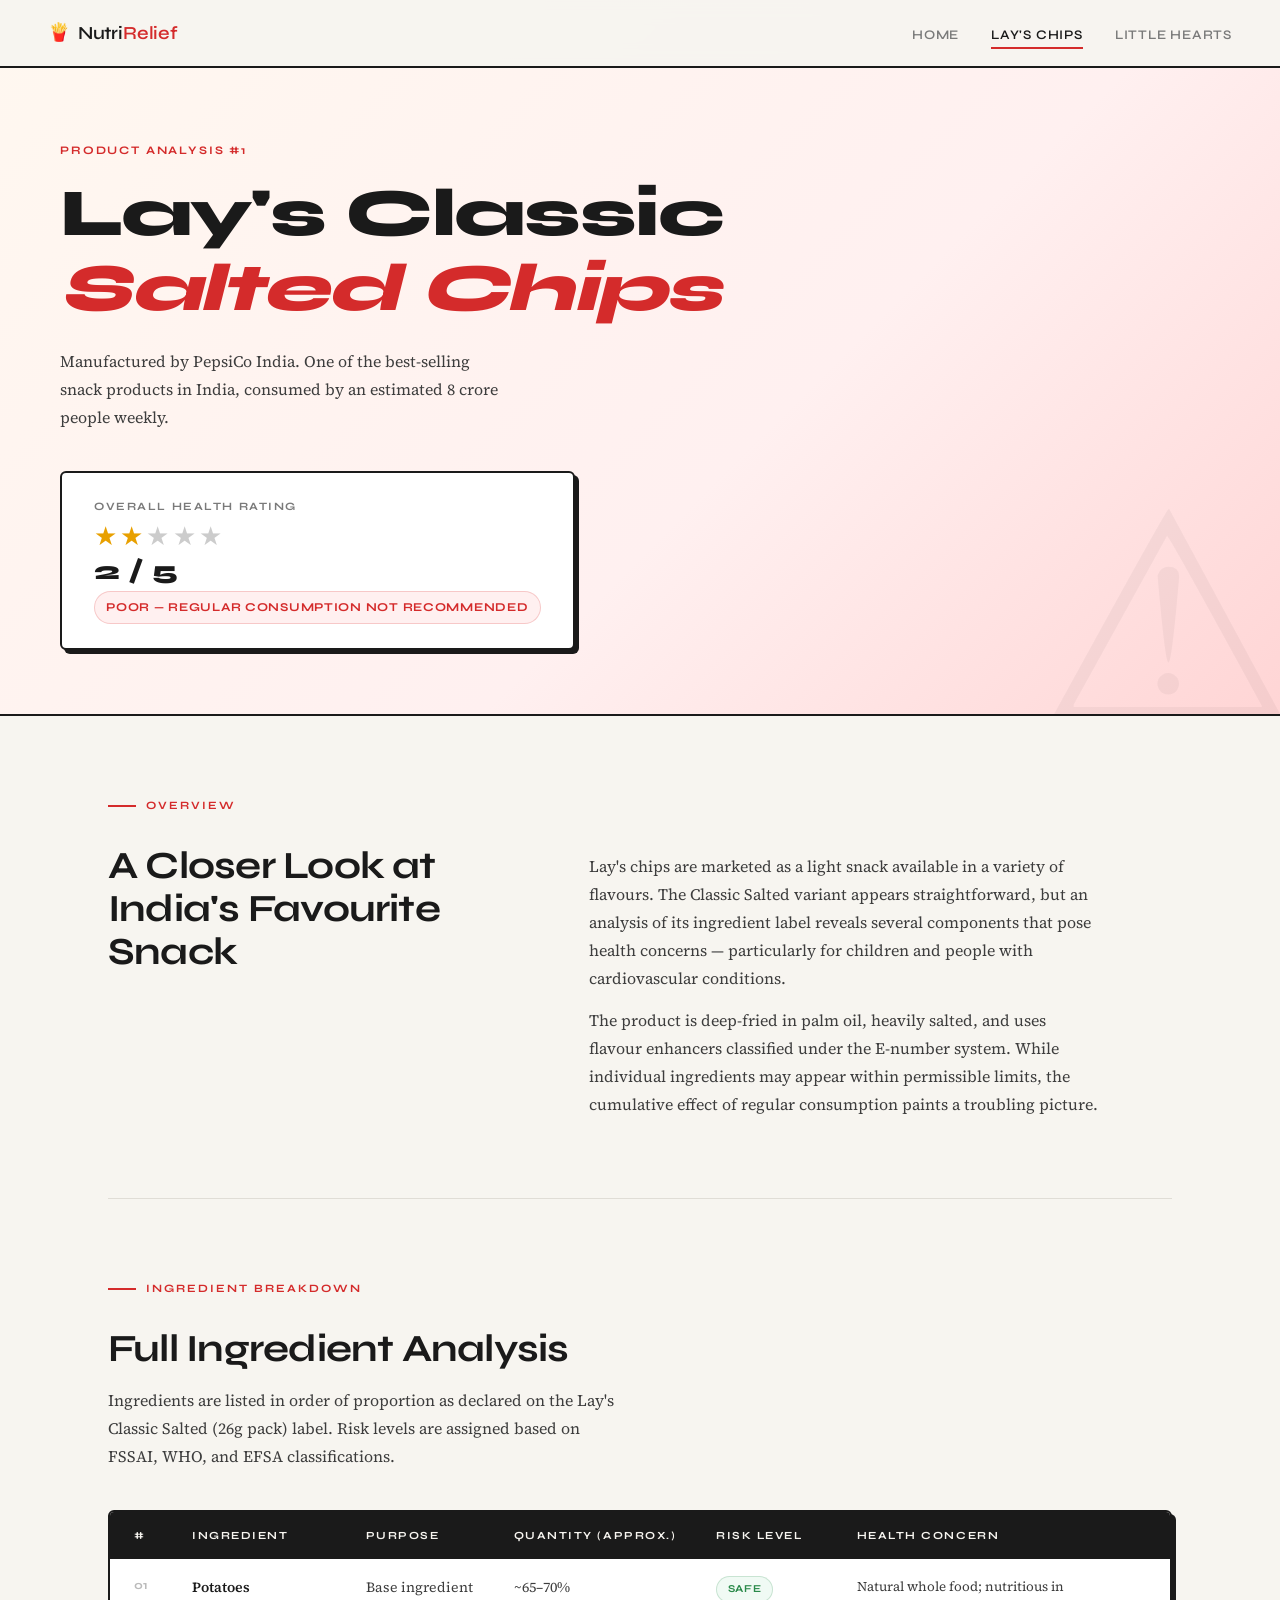
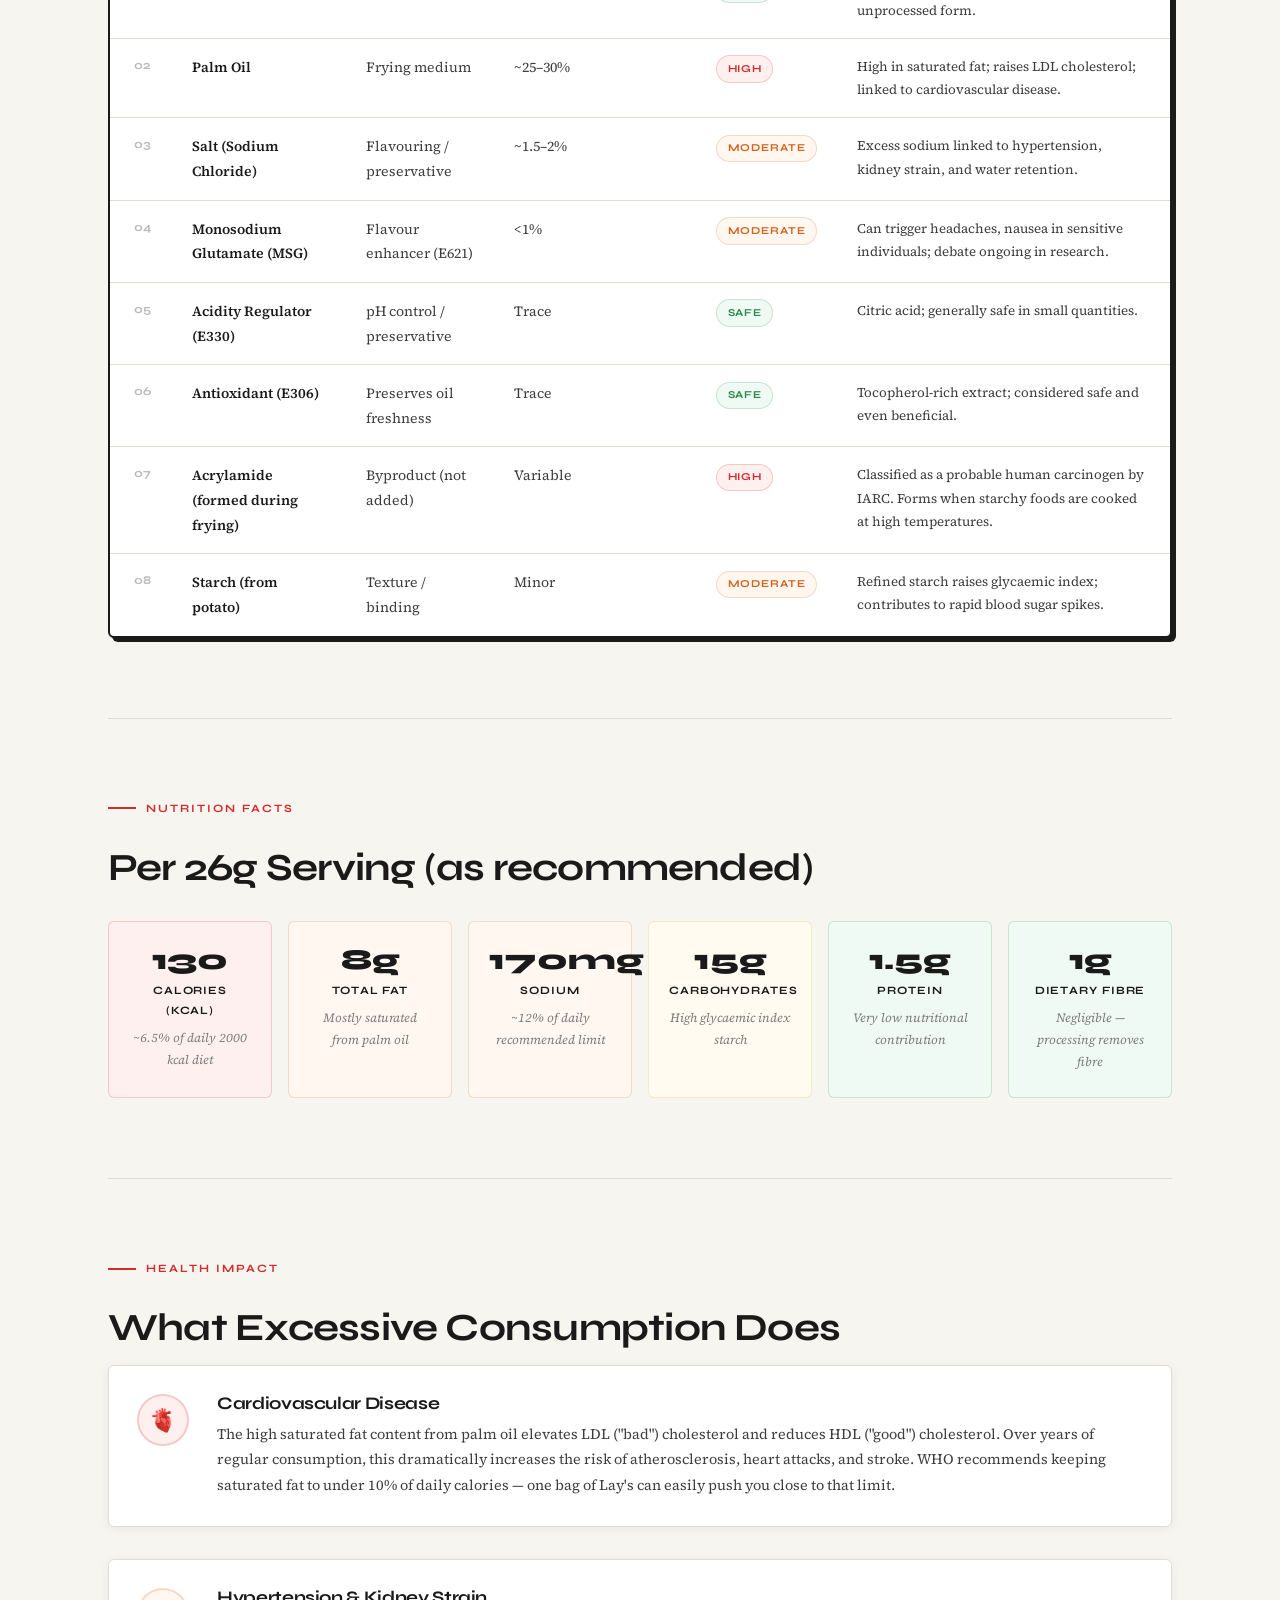
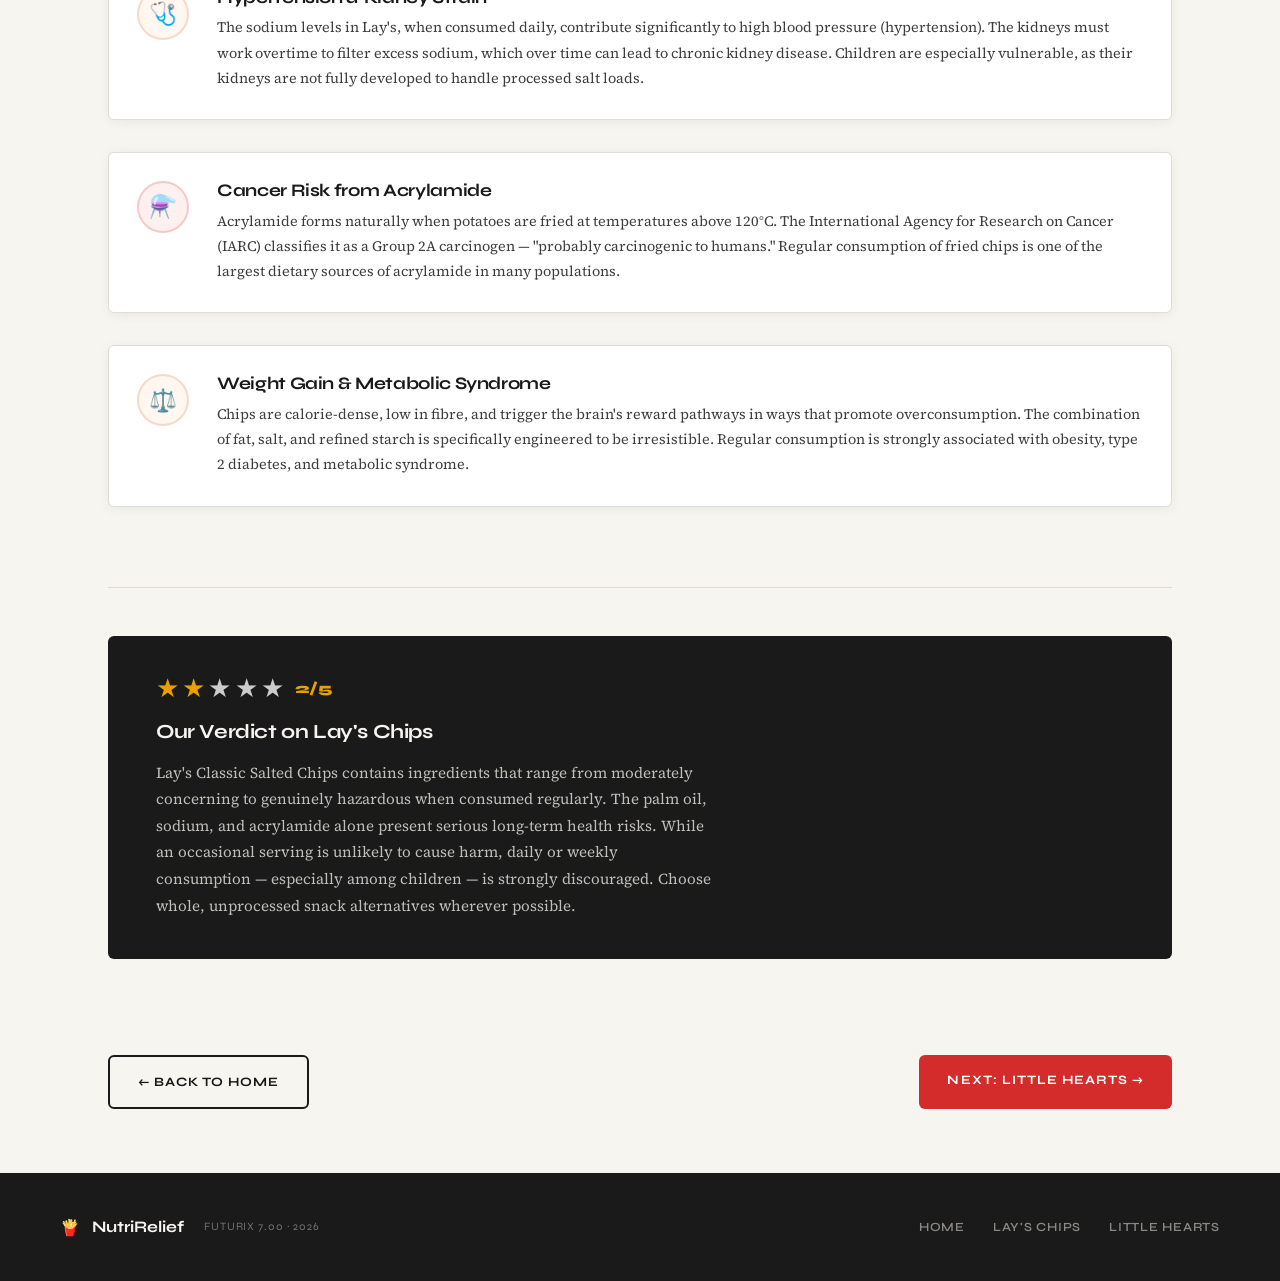
==== lays.html @ 9a79c4ce "Add files via upload" ====
<!DOCTYPE html>
<html lang="en">
<head>
  <meta charset="UTF-8" />
  <meta name="viewport" content="width=device-width, initial-scale=1.0" />
  <title>Lay's Chips — Ingredient Analysis</title>
  <link rel="preconnect" href="https://fonts.googleapis.com" />
  <link rel="preconnect" href="https://fonts.gstatic.com" crossorigin />
  <link href="https://fonts.googleapis.com/css2?family=Syne:wght@400;600;700;800&family=Source+Serif+4:ital,wght@0,300;0,400;0,600;1,400&display=swap" rel="stylesheet" />
  <link rel="stylesheet" href="style.css" />
</head>
<body>

  <nav class="navbar">
    <a href="index.html" class="logo">
      <span class="logo-icon">🍟</span>
      <span>Nutri<strong>Relief</strong></span>
    </a>
    <button class="hamburger" id="hamburger" aria-label="Toggle menu">
      <span></span><span></span><span></span>
    </button>
    <ul class="nav-links" id="navLinks">
      <li><a href="index.html">Home</a></li>
      <li><a href="lays.html" class="active">Lay's Chips</a></li>
      <li><a href="littlehearts.html">Little Hearts</a></li>
    </ul>
  </nav>

  <!-- PAGE HERO -->
  <header class="page-hero page-hero-lays">
    <div class="page-hero-inner">
      <div class="product-eyebrow">Product Analysis #1</div>
      <h1>Lay's Classic<br /><em>Salted Chips</em></h1>
      <p>Manufactured by PepsiCo India. One of the best-selling snack products in India, consumed by an estimated 8 crore people weekly.</p>

      <!-- HEALTH RATING -->
      <div class="health-rating-card">
        <div class="rating-label">Overall Health Rating</div>
        <div class="rating-stars">
          <span class="star filled">★</span>
          <span class="star filled">★</span>
          <span class="star empty">★</span>
          <span class="star empty">★</span>
          <span class="star empty">★</span>
        </div>
        <div class="rating-score">2 / 5</div>
        <div class="rating-verdict verdict-poor">Poor — Regular consumption not recommended</div>
      </div>
    </div>
  </header>

  <main class="main-content">

    <!-- INTRO BODY -->
    <section class="section">
      <div class="section-label">Overview</div>
      <div class="two-col">
        <div>
          <h2>A Closer Look at India's Favourite Snack</h2>
        </div>
        <div class="body-col">
          <p>Lay's chips are marketed as a light snack available in a variety of flavours. The Classic Salted variant appears straightforward, but an analysis of its ingredient label reveals several components that pose health concerns — particularly for children and people with cardiovascular conditions.</p>
          <p>The product is deep-fried in palm oil, heavily salted, and uses flavour enhancers classified under the E-number system. While individual ingredients may appear within permissible limits, the cumulative effect of regular consumption paints a troubling picture.</p>
        </div>
      </div>
    </section>

    <!-- INGREDIENT TABLE -->
    <section class="section">
      <div class="section-label">Ingredient Breakdown</div>
      <h2 class="section-h2">Full Ingredient Analysis</h2>
      <p class="section-body">Ingredients are listed in order of proportion as declared on the Lay's Classic Salted (26g pack) label. Risk levels are assigned based on FSSAI, WHO, and EFSA classifications.</p>

      <div class="table-wrapper">
        <table class="data-table">
          <thead>
            <tr>
              <th>#</th>
              <th>Ingredient</th>
              <th>Purpose</th>
              <th>Quantity (approx.)</th>
              <th>Risk Level</th>
              <th>Health Concern</th>
            </tr>
          </thead>
          <tbody>
            <!--
              ✏️ EDIT INGREDIENT DATA BELOW
              Risk Level options: Safe | Moderate | High
            -->
            <tr>
              <td class="row-num">01</td>
              <td class="name-cell"><strong>Potatoes</strong></td>
              <td>Base ingredient</td>
              <td>~65–70%</td>
              <td><span class="risk risk-safe">Safe</span></td>
              <td>Natural whole food; nutritious in unprocessed form.</td>
            </tr>
            <tr>
              <td class="row-num">02</td>
              <td class="name-cell"><strong>Palm Oil</strong></td>
              <td>Frying medium</td>
              <td>~25–30%</td>
              <td><span class="risk risk-high">High</span></td>
              <td>High in saturated fat; raises LDL cholesterol; linked to cardiovascular disease.</td>
            </tr>
            <tr>
              <td class="row-num">03</td>
              <td class="name-cell"><strong>Salt (Sodium Chloride)</strong></td>
              <td>Flavouring / preservative</td>
              <td>~1.5–2%</td>
              <td><span class="risk risk-moderate">Moderate</span></td>
              <td>Excess sodium linked to hypertension, kidney strain, and water retention.</td>
            </tr>
            <tr>
              <td class="row-num">04</td>
              <td class="name-cell"><strong>Monosodium Glutamate (MSG)</strong></td>
              <td>Flavour enhancer (E621)</td>
              <td>&lt;1%</td>
              <td><span class="risk risk-moderate">Moderate</span></td>
              <td>Can trigger headaches, nausea in sensitive individuals; debate ongoing in research.</td>
            </tr>
            <tr>
              <td class="row-num">05</td>
              <td class="name-cell"><strong>Acidity Regulator (E330)</strong></td>
              <td>pH control / preservative</td>
              <td>Trace</td>
              <td><span class="risk risk-safe">Safe</span></td>
              <td>Citric acid; generally safe in small quantities.</td>
            </tr>
            <tr>
              <td class="row-num">06</td>
              <td class="name-cell"><strong>Antioxidant (E306)</strong></td>
              <td>Preserves oil freshness</td>
              <td>Trace</td>
              <td><span class="risk risk-safe">Safe</span></td>
              <td>Tocopherol-rich extract; considered safe and even beneficial.</td>
            </tr>
            <tr>
              <td class="row-num">07</td>
              <td class="name-cell"><strong>Acrylamide (formed during frying)</strong></td>
              <td>Byproduct (not added)</td>
              <td>Variable</td>
              <td><span class="risk risk-high">High</span></td>
              <td>Classified as a probable human carcinogen by IARC. Forms when starchy foods are cooked at high temperatures.</td>
            </tr>
            <tr>
              <td class="row-num">08</td>
              <td class="name-cell"><strong>Starch (from potato)</strong></td>
              <td>Texture / binding</td>
              <td>Minor</td>
              <td><span class="risk risk-moderate">Moderate</span></td>
              <td>Refined starch raises glycaemic index; contributes to rapid blood sugar spikes.</td>
            </tr>
            <!-- Add more rows here if needed -->
          </tbody>
        </table>
      </div>
    </section>

    <!-- NUTRITIONAL BREAKDOWN -->
    <section class="section">
      <div class="section-label">Nutrition Facts</div>
      <h2 class="section-h2">Per 26g Serving (as recommended)</h2>
      <div class="nutrition-grid">
        <div class="nutrition-card nc-red">
          <div class="nc-value">130</div>
          <div class="nc-label">Calories (kcal)</div>
          <div class="nc-note">~6.5% of daily 2000 kcal diet</div>
        </div>
        <div class="nutrition-card nc-orange">
          <div class="nc-value">8g</div>
          <div class="nc-label">Total Fat</div>
          <div class="nc-note">Mostly saturated from palm oil</div>
        </div>
        <div class="nutrition-card nc-orange">
          <div class="nc-value">170mg</div>
          <div class="nc-label">Sodium</div>
          <div class="nc-note">~12% of daily recommended limit</div>
        </div>
        <div class="nutrition-card nc-yellow">
          <div class="nc-value">15g</div>
          <div class="nc-label">Carbohydrates</div>
          <div class="nc-note">High glycaemic index starch</div>
        </div>
        <div class="nutrition-card nc-green">
          <div class="nc-value">1.5g</div>
          <div class="nc-label">Protein</div>
          <div class="nc-note">Very low nutritional contribution</div>
        </div>
        <div class="nutrition-card nc-green">
          <div class="nc-value">1g</div>
          <div class="nc-label">Dietary Fibre</div>
          <div class="nc-note">Negligible — processing removes fibre</div>
        </div>
      </div>
    </section>

    <!-- HEALTH IMPACT -->
    <section class="section impact-section">
      <div class="section-label">Health Impact</div>
      <h2 class="section-h2">What Excessive Consumption Does</h2>
      <div class="impact-list">
        <div class="impact-item">
          <div class="impact-icon impact-red">🫀</div>
          <div>
            <h3>Cardiovascular Disease</h3>
            <p>The high saturated fat content from palm oil elevates LDL ("bad") cholesterol and reduces HDL ("good") cholesterol. Over years of regular consumption, this dramatically increases the risk of atherosclerosis, heart attacks, and stroke. WHO recommends keeping saturated fat to under 10% of daily calories — one bag of Lay's can easily push you close to that limit.</p>
          </div>
        </div>
        <div class="impact-item">
          <div class="impact-icon impact-orange">🩺</div>
          <div>
            <h3>Hypertension & Kidney Strain</h3>
            <p>The sodium levels in Lay's, when consumed daily, contribute significantly to high blood pressure (hypertension). The kidneys must work overtime to filter excess sodium, which over time can lead to chronic kidney disease. Children are especially vulnerable, as their kidneys are not fully developed to handle processed salt loads.</p>
          </div>
        </div>
        <div class="impact-item">
          <div class="impact-icon impact-red">⚗️</div>
          <div>
            <h3>Cancer Risk from Acrylamide</h3>
            <p>Acrylamide forms naturally when potatoes are fried at temperatures above 120°C. The International Agency for Research on Cancer (IARC) classifies it as a Group 2A carcinogen — "probably carcinogenic to humans." Regular consumption of fried chips is one of the largest dietary sources of acrylamide in many populations.</p>
          </div>
        </div>
        <div class="impact-item">
          <div class="impact-icon impact-orange">⚖️</div>
          <div>
            <h3>Weight Gain & Metabolic Syndrome</h3>
            <p>Chips are calorie-dense, low in fibre, and trigger the brain's reward pathways in ways that promote overconsumption. The combination of fat, salt, and refined starch is specifically engineered to be irresistible. Regular consumption is strongly associated with obesity, type 2 diabetes, and metabolic syndrome.</p>
          </div>
        </div>
      </div>
    </section>

    <!-- CONCLUSION -->
    <section class="conclusion-box">
      <div class="conclusion-rating">
        <span class="star filled">★</span><span class="star filled">★</span>
        <span class="star empty">★</span><span class="star empty">★</span><span class="star empty">★</span>
        <span class="rating-num-sm">2/5</span>
      </div>
      <h3>Our Verdict on Lay's Chips</h3>
      <p>Lay's Classic Salted Chips contains ingredients that range from moderately concerning to genuinely hazardous when consumed regularly. The palm oil, sodium, and acrylamide alone present serious long-term health risks. While an occasional serving is unlikely to cause harm, daily or weekly consumption — especially among children — is strongly discouraged. Choose whole, unprocessed snack alternatives wherever possible.</p>
    </section>

    <div class="page-nav-row">
      <a href="index.html" class="btn-outline">← Back to Home</a>
      <a href="littlehearts.html" class="btn-red">Next: Little Hearts →</a>
    </div>

  </main>

  <footer class="footer">
    <div class="footer-inner">
      <div class="footer-brand">
        <span class="logo-icon">🍟</span>
        <span class="footer-title">NutriRelief</span>
        <span class="footer-sub">FUTURIX 7.00 · 2026</span>
      </div>
      <div class="footer-nav">
        <a href="index.html">Home</a>
        <a href="lays.html">Lay's Chips</a>
        <a href="littlehearts.html">Little Hearts</a>
      </div>
    </div>
  </footer>

  <script src="nav.js"></script>
</body>
</html>
---- style.css ----
/* ══════════════════════════════════════════
   HiddenHazards — Global Stylesheet
   Aesthetic: Clean Scientific Editorial
   Fonts: Syne (headings) + Source Serif 4 (body)
   Theme: Off-white paper with red danger accents
   ══════════════════════════════════════════ */

/* ── RESET & VARIABLES ─────────────────── */
*, *::before, *::after { box-sizing: border-box; margin: 0; padding: 0; }

:root {
  --bg:         #f7f5f0;
  --bg-card:    #ffffff;
  --bg-dark:    #1a1a1a;
  --ink:        #1a1a1a;
  --ink-2:      #3d3d3d;
  --ink-muted:  #7a7a7a;
  --red:        #d42b2b;
  --red-dark:   #a81f1f;
  --red-bg:     #fff0f0;
  --orange:     #d4641a;
  --orange-bg:  #fff7f0;
  --green:      #2a8a4a;
  --green-bg:   #f0faf4;
  --yellow-bg:  #fffbf0;
  --border:     #e0ddd6;
  --border-red: rgba(212, 43, 43, 0.2);
  --radius:     6px;
  --ff-head:    'Syne', 'Segoe UI', sans-serif;
  --ff-body:    'Source Serif 4', Georgia, serif;
  --ff-mono:    'Courier New', monospace;
  --max-w:      1160px;
  --nav-h:      68px;
  --shadow:     0 2px 12px rgba(0,0,0,0.06);
  --shadow-md:  0 4px 24px rgba(0,0,0,0.1);
}

html { scroll-behavior: smooth; }

body {
  background: var(--bg);
  color: var(--ink);
  font-family: var(--ff-body);
  font-size: 16px;
  line-height: 1.75;
  -webkit-font-smoothing: antialiased;
}

a { color: inherit; text-decoration: none; }
img { display: block; max-width: 100%; }

/* ── TYPOGRAPHY ─────────────────────────── */
h1, h2, h3, h4 {
  font-family: var(--ff-head);
  font-weight: 700;
  line-height: 1.12;
  color: var(--ink);
  letter-spacing: -0.02em;
}
h1 { font-size: clamp(2.4rem, 5.5vw, 4.2rem); font-weight: 800; }
h2 { font-size: clamp(1.7rem, 3vw, 2.5rem); }
h3 { font-size: 1.1rem; font-weight: 700; }
em { font-style: italic; color: var(--red); font-family: var(--ff-head); }
strong { font-weight: 600; color: var(--ink); }

p { color: var(--ink-2); max-width: 64ch; }
p + p { margin-top: 0.9em; }

/* ── NAVBAR ─────────────────────────────── */
.navbar {
  position: fixed;
  top: 0; left: 0; right: 0;
  z-index: 1000;
  height: var(--nav-h);
  display: flex;
  align-items: center;
  justify-content: space-between;
  padding: 0 clamp(1.25rem, 5vw, 3rem);
  background: rgba(247, 245, 240, 0.92);
  backdrop-filter: blur(10px);
  -webkit-backdrop-filter: blur(10px);
  border-bottom: 2px solid var(--ink);
}

.logo {
  display: flex;
  align-items: center;
  gap: 0.5rem;
  font-family: var(--ff-head);
  font-size: 1.15rem;
  font-weight: 600;
  color: var(--ink);
  letter-spacing: -0.01em;
  transition: opacity .2s;
}
.logo:hover { opacity: 0.7; }
.logo strong { color: var(--red); }
.logo-icon { font-size: 1.1rem; color: var(--red); }

.nav-links {
  display: flex;
  gap: 2rem;
  list-style: none;
  align-items: center;
}
.nav-links a {
  font-family: var(--ff-head);
  font-size: 0.82rem;
  font-weight: 600;
  letter-spacing: 0.06em;
  text-transform: uppercase;
  color: var(--ink-muted);
  transition: color .2s;
  position: relative;
  padding-bottom: 2px;
}
.nav-links a::after {
  content: '';
  position: absolute;
  bottom: -4px; left: 0; right: 0;
  height: 2px;
  background: var(--red);
  transform: scaleX(0);
  transition: transform .22s ease;
}
.nav-links a:hover,
.nav-links a.active { color: var(--ink); }
.nav-links a.active::after,
.nav-links a:hover::after { transform: scaleX(1); }

/* Hamburger */
.hamburger {
  display: none;
  flex-direction: column;
  gap: 5px;
  background: none;
  border: none;
  cursor: pointer;
  padding: 4px;
}
.hamburger span {
  display: block;
  width: 22px; height: 2px;
  background: var(--ink);
  transition: all .3s;
}
.hamburger.open span:nth-child(1) { transform: translateY(7px) rotate(45deg); }
.hamburger.open span:nth-child(2) { opacity: 0; }
.hamburger.open span:nth-child(3) { transform: translateY(-7px) rotate(-45deg); }

/* ── HOME HERO ──────────────────────────── */
.hero {
  padding: calc(var(--nav-h) + 5rem) clamp(1.25rem, 5vw, 3rem) 0;
  max-width: var(--max-w);
  margin: 0 auto;
  animation: fadeUp .7s ease both;
}
.hero-tag {
  display: inline-block;
  font-family: var(--ff-head);
  font-size: 0.72rem;
  font-weight: 600;
  letter-spacing: 0.16em;
  text-transform: uppercase;
  color: var(--red);
  background: var(--red-bg);
  border: 1px solid var(--border-red);
  padding: 0.35rem 0.85rem;
  border-radius: 2rem;
  margin-bottom: 2rem;
}
.hero h1 { margin-bottom: 1.5rem; max-width: 14ch; }
.hero-desc {
  font-size: 1.05rem;
  max-width: 52ch;
  margin-bottom: 2.5rem;
  color: var(--ink-2);
}
.hero-cta-row {
  display: flex;
  gap: 1rem;
  flex-wrap: wrap;
  margin-bottom: 3.5rem;
}

/* Scrolling warning strip */
.hero-warning-strip {
  display: flex;
  gap: 0;
  overflow: hidden;
  border-top: 2px solid var(--ink);
  border-bottom: 2px solid var(--ink);
  background: var(--ink);
  margin: 0 calc(-1 * clamp(1.25rem, 5vw, 3rem));
  white-space: nowrap;
}
.hero-warning-strip span {
  display: inline-block;
  font-family: var(--ff-head);
  font-size: 0.72rem;
  font-weight: 700;
  letter-spacing: 0.1em;
  text-transform: uppercase;
  color: #f7f5f0;
  padding: 0.6rem 2rem;
  border-right: 1px solid rgba(255,255,255,0.12);
  animation: marquee 30s linear infinite;
  flex-shrink: 0;
}
@keyframes marquee {
  from { transform: translateX(0); }
  to   { transform: translateX(-50%); }
}
.hero-warning-strip {
  animation: none;
}
.hero-warning-strip span:nth-child(odd)  { animation-delay: 0s; }
.hero-warning-strip span:nth-child(even) { animation-delay: -15s; }

/* ── BUTTONS ────────────────────────────── */
.btn-red {
  display: inline-block;
  background: var(--red);
  color: #fff;
  font-family: var(--ff-head);
  font-size: 0.8rem;
  font-weight: 700;
  letter-spacing: 0.08em;
  text-transform: uppercase;
  padding: 0.85rem 1.75rem;
  border-radius: var(--radius);
  transition: background .2s, transform .2s;
}
.btn-red:hover { background: var(--red-dark); transform: translateY(-2px); }

.btn-outline {
  display: inline-block;
  border: 2px solid var(--ink);
  color: var(--ink);
  font-family: var(--ff-head);
  font-size: 0.8rem;
  font-weight: 700;
  letter-spacing: 0.08em;
  text-transform: uppercase;
  padding: 0.85rem 1.75rem;
  border-radius: var(--radius);
  transition: background .2s, transform .2s;
}
.btn-outline:hover { background: var(--ink); color: var(--bg); transform: translateY(-2px); }

/* ── MAIN CONTENT ───────────────────────── */
.main-content {
  max-width: var(--max-w);
  margin: 0 auto;
  padding: 0 clamp(1.25rem, 5vw, 3rem);
}

/* ── SECTIONS ───────────────────────────── */
.section { padding: 5rem 0; border-bottom: 1px solid var(--border); }
.section:last-child { border-bottom: none; }

.section-label {
  font-family: var(--ff-head);
  font-size: 0.7rem;
  font-weight: 700;
  letter-spacing: 0.18em;
  text-transform: uppercase;
  color: var(--red);
  margin-bottom: 1.75rem;
  display: flex;
  align-items: center;
  gap: 0.6rem;
}
.section-label::before {
  content: '';
  display: block;
  width: 28px; height: 2px;
  background: var(--red);
}

.section-h2 { margin-bottom: 1rem; }
.section-body { margin-bottom: 2.5rem; color: var(--ink-2); }

.two-col {
  display: grid;
  grid-template-columns: 1fr 1.4fr;
  gap: 4rem;
  align-items: start;
}
.body-col { padding-top: 0.5rem; }

/* ── FINDINGS ───────────────────────────── */
.findings-section .section-h2 { margin-bottom: 2.5rem; }
.findings-grid {
  display: grid;
  grid-template-columns: repeat(auto-fit, minmax(240px, 1fr));
  gap: 1.25rem;
}
.finding-card {
  padding: 2rem;
  border-radius: var(--radius);
  border: 1px solid;
  transition: transform .2s, box-shadow .2s;
}
.finding-card:hover { transform: translateY(-3px); box-shadow: var(--shadow-md); }
.finding-red    { background: var(--red-bg);    border-color: var(--border-red); }
.finding-orange { background: var(--orange-bg); border-color: rgba(212,100,26,0.2); }
.finding-icon { font-size: 1.8rem; margin-bottom: 1rem; }
.finding-card h3 { margin-bottom: 0.6rem; font-size: 1rem; }
.finding-card p  { font-size: 0.88rem; max-width: none; color: var(--ink-2); }
.finding-card strong { color: var(--red); }

/* ── METHODOLOGY ────────────────────────── */
.method-grid {
  display: grid;
  grid-template-columns: repeat(auto-fit, minmax(220px, 1fr));
  gap: 1.5rem;
  margin-top: 1rem;
}
.method-step {
  background: var(--bg-card);
  border: 1px solid var(--border);
  border-radius: var(--radius);
  padding: 2rem;
  box-shadow: var(--shadow);
}
.step-num {
  font-family: var(--ff-head);
  font-size: 2rem;
  font-weight: 800;
  color: var(--red);
  opacity: 0.25;
  line-height: 1;
  margin-bottom: 0.75rem;
}
.method-step h3 { margin-bottom: 0.5rem; }
.method-step p  { font-size: 0.88rem; max-width: none; }

/* ── TEAM ───────────────────────────────── */
.team-section .section-h2 { margin-bottom: 0.5rem; }
.team-section .section-body { margin-bottom: 2.5rem; }
.team-grid {
  display: grid;
  grid-template-columns: repeat(auto-fit, minmax(200px, 1fr));
  gap: 1.25rem;
}
.team-card {
  background: var(--bg-card);
  border: 1px solid var(--border);
  border-radius: var(--radius);
  padding: 1.75rem;
  display: flex;
  align-items: center;
  gap: 1.25rem;
  box-shadow: var(--shadow);
  transition: border-color .2s, transform .2s;
}
.team-card:hover { border-color: var(--red); transform: translateY(-2px); }
.team-avatar {
  width: 48px; height: 48px;
  border-radius: 50%;
  background: var(--ink);
  color: var(--bg);
  font-family: var(--ff-head);
  font-size: 0.85rem;
  font-weight: 700;
  display: flex;
  align-items: center;
  justify-content: center;
  flex-shrink: 0;
}
.team-info h3 { font-size: 0.95rem; margin-bottom: 0.15rem; }
.team-role {
  font-family: var(--ff-head);
  font-size: 0.7rem;
  font-weight: 600;
  letter-spacing: 0.08em;
  text-transform: uppercase;
  color: var(--red);
}

/* ── DISCLAIMER ─────────────────────────── */
.disclaimer-box {
  margin: 3rem 0 4rem;
  background: #fffbf0;
  border: 1px solid rgba(212,100,26,0.25);
  border-left: 4px solid var(--orange);
  border-radius: var(--radius);
  padding: 1.5rem 2rem;
  display: flex;
  gap: 1rem;
  align-items: flex-start;
}
.disclaimer-icon {
  font-size: 1.2rem;
  color: var(--orange);
  flex-shrink: 0;
  margin-top: 2px;
}
.disclaimer-box p { font-size: 0.85rem; max-width: none; }

/* ── PAGE HERO ──────────────────────────── */
.page-hero {
  padding: calc(var(--nav-h) + 4.5rem) clamp(1.25rem, 5vw, 3rem) 4rem;
  border-bottom: 2px solid var(--ink);
  position: relative;
  overflow: hidden;
}
.page-hero-lays {
  background:
    linear-gradient(135deg, #fff8f0 0%, #fff0f0 60%, #ffd5d5 100%);
}
.page-hero-lh {
  background:
    linear-gradient(135deg, #f0f8ff 0%, #fff0f8 60%, #ffe8d5 100%);
}
.page-hero::before {
  content: '⚠';
  position: absolute;
  right: -1rem;
  bottom: -3rem;
  font-size: 18rem;
  opacity: 0.04;
  line-height: 1;
  pointer-events: none;
}
.page-hero-inner { max-width: var(--max-w); margin: 0 auto; }
.product-eyebrow {
  font-family: var(--ff-head);
  font-size: 0.72rem;
  font-weight: 700;
  letter-spacing: 0.16em;
  text-transform: uppercase;
  color: var(--red);
  margin-bottom: 1rem;
}
.page-hero h1 { margin-bottom: 1.25rem; }
.page-hero p  { max-width: 55ch; margin-bottom: 2.5rem; }

/* Health rating card */
.health-rating-card {
  display: inline-flex;
  flex-direction: column;
  gap: 0.5rem;
  background: var(--bg-card);
  border: 2px solid var(--ink);
  border-radius: var(--radius);
  padding: 1.5rem 2rem;
  box-shadow: 4px 4px 0 var(--ink);
}
.rating-label {
  font-family: var(--ff-head);
  font-size: 0.7rem;
  font-weight: 700;
  letter-spacing: 0.14em;
  text-transform: uppercase;
  color: var(--ink-muted);
}
.rating-stars { display: flex; gap: 0.2rem; }
.star {
  font-size: 1.6rem;
  line-height: 1;
}
.star.filled { color: #e8a000; }
.star.half   { color: #e8a000; opacity: 0.5; }
.star.empty  { color: #ccc; }
.rating-score {
  font-family: var(--ff-head);
  font-size: 1.6rem;
  font-weight: 800;
  color: var(--ink);
  line-height: 1;
}
.rating-verdict {
  font-family: var(--ff-head);
  font-size: 0.75rem;
  font-weight: 700;
  letter-spacing: 0.06em;
  text-transform: uppercase;
  padding: 0.3rem 0.7rem;
  border-radius: 2rem;
  width: fit-content;
}
.verdict-poor { background: var(--red-bg); color: var(--red); border: 1px solid var(--border-red); }
.verdict-avg  { background: var(--orange-bg); color: var(--orange); }

/* ── DATA TABLE ─────────────────────────── */
.table-wrapper {
  overflow-x: auto;
  border-radius: var(--radius);
  border: 2px solid var(--ink);
  box-shadow: 4px 4px 0 var(--ink);
  margin-top: 2rem;
  background: var(--bg-card);
  -webkit-overflow-scrolling: touch;
}
.data-table {
  width: 100%;
  border-collapse: collapse;
  font-size: 0.88rem;
  min-width: 700px;
}
.data-table thead {
  background: var(--ink);
}
.data-table th {
  padding: 0.9rem 1.25rem;
  text-align: left;
  font-family: var(--ff-head);
  font-size: 0.68rem;
  font-weight: 700;
  letter-spacing: 0.14em;
  text-transform: uppercase;
  color: var(--bg);
  white-space: nowrap;
}
.data-table th:first-child { padding-left: 1.5rem; }
.data-table th:last-child  { padding-right: 1.5rem; }

.data-table tbody tr {
  border-bottom: 1px solid var(--border);
  transition: background .15s;
}
.data-table tbody tr:last-child { border-bottom: none; }
.data-table tbody tr:hover { background: #f5f3ee; }

.data-table td {
  padding: 1rem 1.25rem;
  color: var(--ink-2);
  vertical-align: top;
}
.data-table td:first-child { padding-left: 1.5rem; }
.data-table td:last-child  { padding-right: 1.5rem; }
.data-table td:last-child  { font-size: 0.83rem; }

.row-num {
  font-family: var(--ff-head);
  font-size: 0.75rem;
  color: #bbb !important;
  font-weight: 700;
  white-space: nowrap;
}
.name-cell strong { color: var(--ink) !important; }

/* Risk badges */
.risk {
  display: inline-block;
  padding: 0.22rem 0.65rem;
  border-radius: 2rem;
  font-family: var(--ff-head);
  font-size: 0.66rem;
  font-weight: 700;
  letter-spacing: 0.08em;
  text-transform: uppercase;
  white-space: nowrap;
}
.risk-safe     { background: var(--green-bg);   color: var(--green);  border: 1px solid rgba(42,138,74,0.2); }
.risk-moderate { background: var(--orange-bg);  color: var(--orange); border: 1px solid rgba(212,100,26,0.2); }
.risk-high     { background: var(--red-bg);     color: var(--red);    border: 1px solid var(--border-red); }

/* ── NUTRITION GRID ─────────────────────── */
.nutrition-grid {
  display: grid;
  grid-template-columns: repeat(auto-fit, minmax(160px, 1fr));
  gap: 1rem;
  margin-top: 2rem;
}
.nutrition-card {
  border-radius: var(--radius);
  border: 1px solid;
  padding: 1.5rem 1.25rem;
  text-align: center;
}
.nc-red    { background: var(--red-bg);    border-color: var(--border-red); }
.nc-orange { background: var(--orange-bg); border-color: rgba(212,100,26,0.2); }
.nc-yellow { background: var(--yellow-bg); border-color: rgba(212,160,0,0.2); }
.nc-green  { background: var(--green-bg);  border-color: rgba(42,138,74,0.2); }
.nc-value {
  font-family: var(--ff-head);
  font-size: 1.8rem;
  font-weight: 800;
  color: var(--ink);
  line-height: 1;
  margin-bottom: 0.4rem;
}
.nc-label {
  font-family: var(--ff-head);
  font-size: 0.7rem;
  font-weight: 700;
  letter-spacing: 0.08em;
  text-transform: uppercase;
  color: var(--ink);
  margin-bottom: 0.4rem;
}
.nc-note  { font-size: 0.78rem; color: var(--ink-muted); font-style: italic; max-width: none; }

/* ── HEALTH IMPACT ──────────────────────── */
.impact-list { display: flex; flex-direction: column; gap: 2rem; margin-top: 1rem; }
.impact-item {
  display: grid;
  grid-template-columns: 56px 1fr;
  gap: 1.5rem;
  align-items: start;
  background: var(--bg-card);
  border: 1px solid var(--border);
  border-radius: var(--radius);
  padding: 1.75rem;
  box-shadow: var(--shadow);
  transition: border-color .2s, transform .2s;
}
.impact-item:hover { border-color: var(--red); transform: translateX(4px); }
.impact-icon {
  width: 52px; height: 52px;
  border-radius: 50%;
  display: flex;
  align-items: center;
  justify-content: center;
  font-size: 1.4rem;
  flex-shrink: 0;
}
.impact-red    { background: var(--red-bg); border: 2px solid var(--border-red); }
.impact-orange { background: var(--orange-bg); border: 2px solid rgba(212,100,26,0.2); }
.impact-item h3 { margin-bottom: 0.5rem; }
.impact-item p  { font-size: 0.9rem; max-width: none; }

/* ── CONCLUSION ─────────────────────────── */
.conclusion-box {
  margin: 3rem 0;
  background: var(--ink);
  color: var(--bg);
  border-radius: var(--radius);
  padding: 2.5rem 3rem;
}
.conclusion-rating {
  display: flex;
  align-items: center;
  gap: 0.2rem;
  margin-bottom: 1.25rem;
}
.rating-num-sm {
  font-family: var(--ff-head);
  font-size: 0.9rem;
  font-weight: 800;
  color: #e8a000;
  margin-left: 0.5rem;
}
.conclusion-box h3 {
  color: var(--bg);
  font-size: 1.25rem;
  margin-bottom: 1rem;
}
.conclusion-box p {
  color: rgba(247,245,240,0.75);
  max-width: 70ch;
  font-size: 0.95rem;
}

/* ── PAGE NAV ROW ───────────────────────── */
.page-nav-row {
  display: flex;
  gap: 1rem;
  justify-content: space-between;
  flex-wrap: wrap;
  padding: 3rem 0 4rem;
}

/* ── FOOTER ─────────────────────────────── */
.footer {
  background: var(--ink);
  padding: 2.5rem clamp(1.25rem, 5vw, 3rem);
  margin-top: 0;
}
.footer-inner {
  max-width: var(--max-w);
  margin: 0 auto;
  display: flex;
  align-items: center;
  justify-content: space-between;
  flex-wrap: wrap;
  gap: 1.5rem;
}
.footer-brand {
  display: flex;
  align-items: center;
  gap: 0.75rem;
}
.footer-brand .logo-icon { color: var(--red); font-size: 1rem; }
.footer-title {
  font-family: var(--ff-head);
  font-weight: 700;
  font-size: 1rem;
  color: var(--bg);
}
.footer-sub {
  font-family: var(--ff-head);
  font-size: 0.7rem;
  color: rgba(247,245,240,0.4);
  text-transform: uppercase;
  letter-spacing: 0.08em;
  margin-left: 0.5rem;
}
.footer-nav { display: flex; gap: 1.75rem; flex-wrap: wrap; }
.footer-nav a {
  font-family: var(--ff-head);
  font-size: 0.78rem;
  font-weight: 600;
  letter-spacing: 0.06em;
  text-transform: uppercase;
  color: rgba(247,245,240,0.5);
  transition: color .2s;
}
.footer-nav a:hover { color: var(--bg); }

/* ── ANIMATIONS ─────────────────────────── */
@keyframes fadeUp {
  from { opacity: 0; transform: translateY(20px); }
  to   { opacity: 1; transform: translateY(0); }
}

/* ── RESPONSIVE ─────────────────────────── */
@media (max-width: 900px) {
  .two-col { grid-template-columns: 1fr; gap: 2rem; }
}

@media (max-width: 700px) {
  :root { --nav-h: 60px; }

  .hamburger { display: flex; }
  .nav-links {
    display: none;
    position: fixed;
    top: var(--nav-h); left: 0; right: 0;
    background: rgba(247,245,240,0.98);
    backdrop-filter: blur(12px);
    flex-direction: column;
    gap: 0;
    padding: 0.5rem 0 1.5rem;
    border-bottom: 2px solid var(--ink);
  }
  .nav-links.open { display: flex; }
  .nav-links li { width: 100%; }
  .nav-links a {
    display: block;
    padding: 0.8rem clamp(1.25rem, 5vw, 2rem);
    font-size: 0.88rem;
  }
  .nav-links a::after { display: none; }

  .findings-grid,
  .method-grid { grid-template-columns: 1fr; }
  .team-grid   { grid-template-columns: 1fr 1fr; }
  .nutrition-grid { grid-template-columns: 1fr 1fr; }

  .impact-item {
    grid-template-columns: 1fr;
    gap: 1rem;
  }

  .conclusion-box { padding: 2rem 1.5rem; }

  .footer-inner { flex-direction: column; align-items: flex-start; }
  .footer-sub { display: none; }

  .hero-warning-strip { display: none; }

  .health-rating-card { width: 100%; }
  .page-nav-row { flex-direction: column; }
  .page-nav-row a { text-align: center; }
}

@media (max-width: 480px) {
  .team-grid { grid-template-columns: 1fr; }
  .nutrition-grid { grid-template-columns: 1fr 1fr; }
  .hero { padding-top: calc(var(--nav-h) + 3rem); }
  .section { padding: 3.5rem 0; }
}
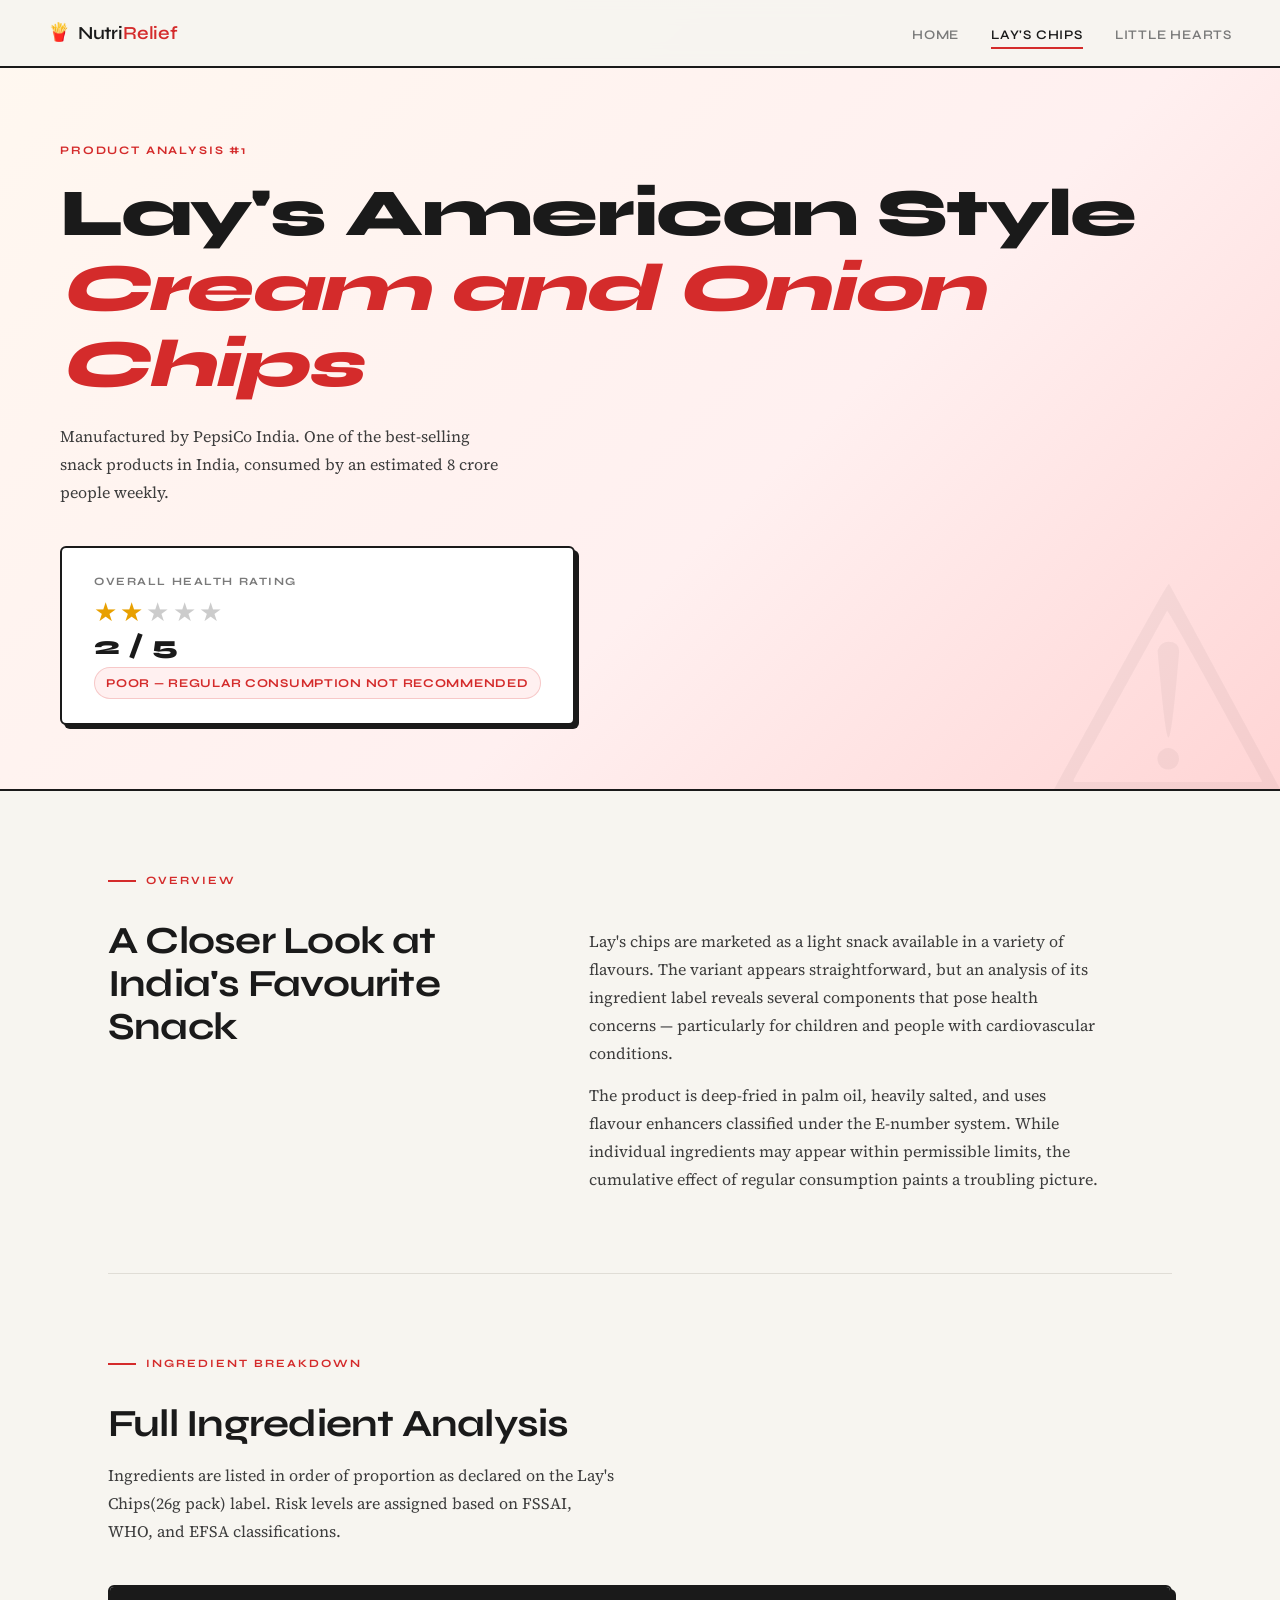
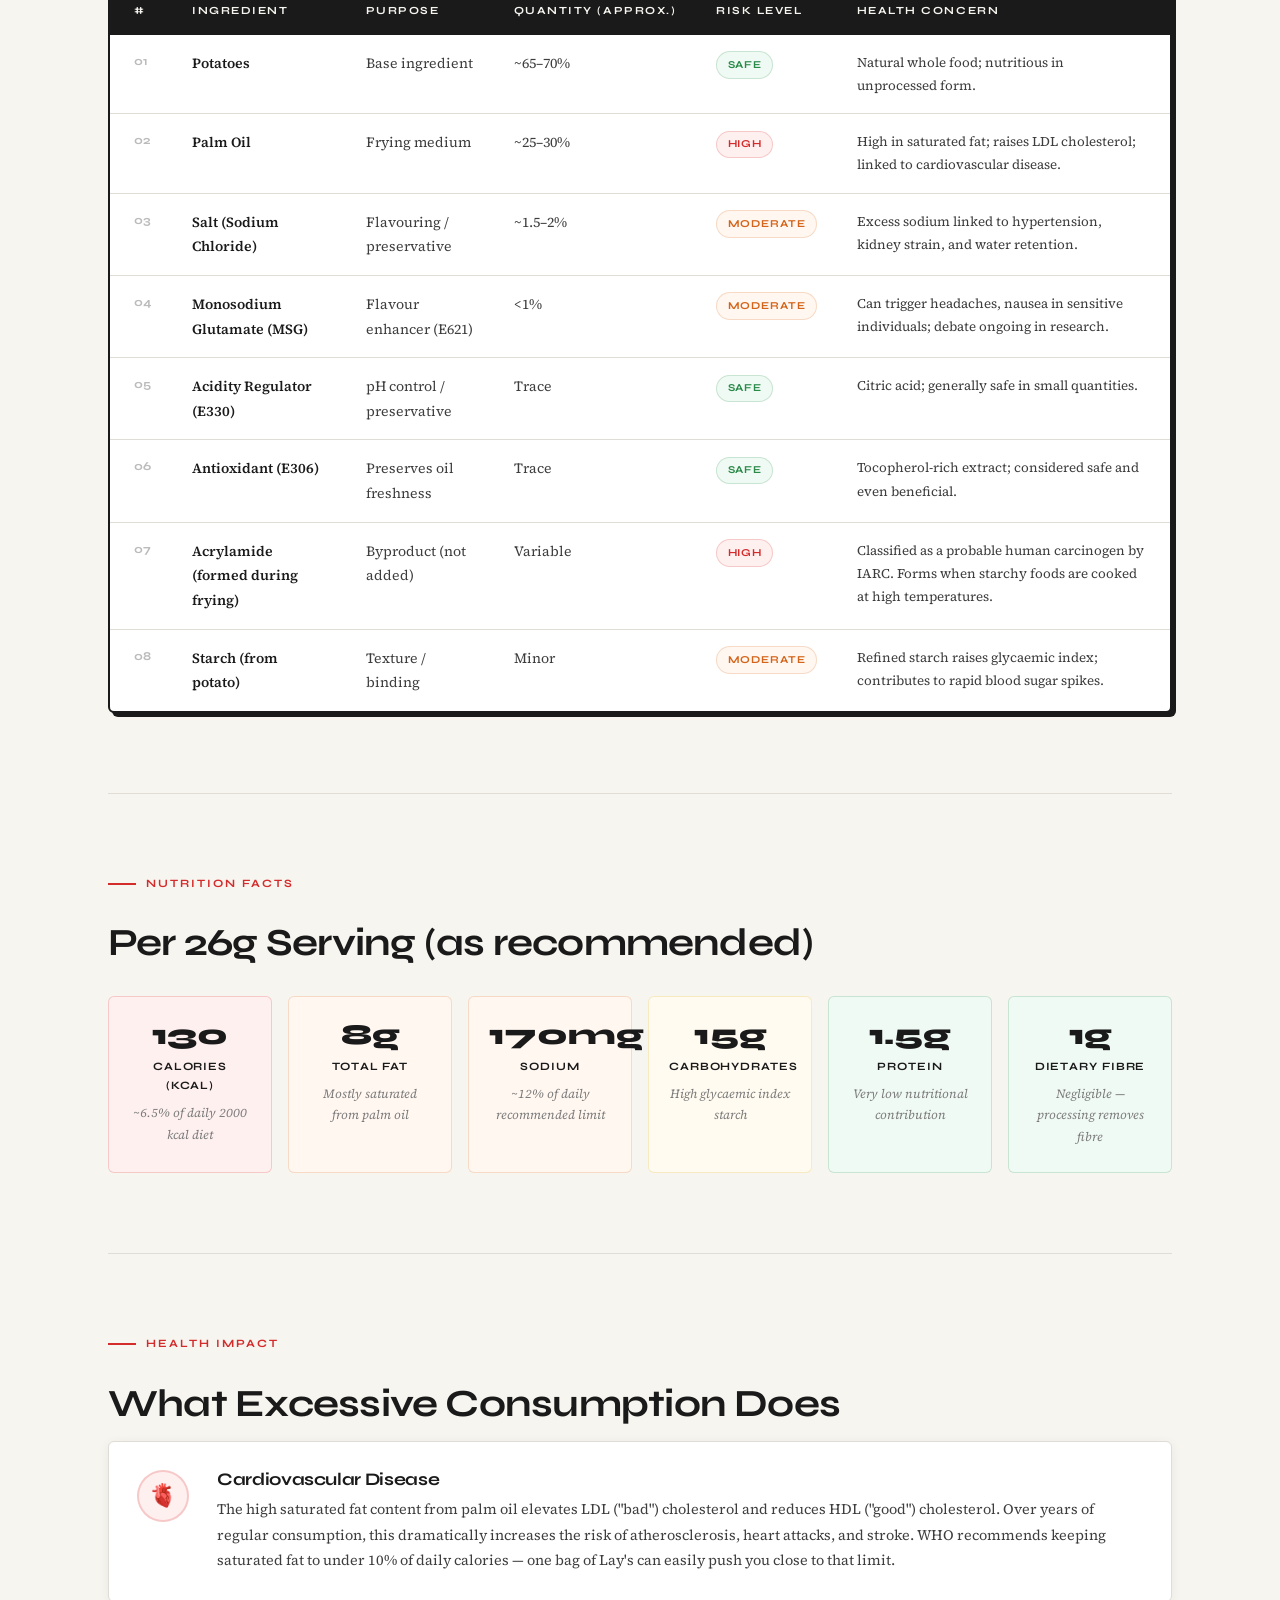
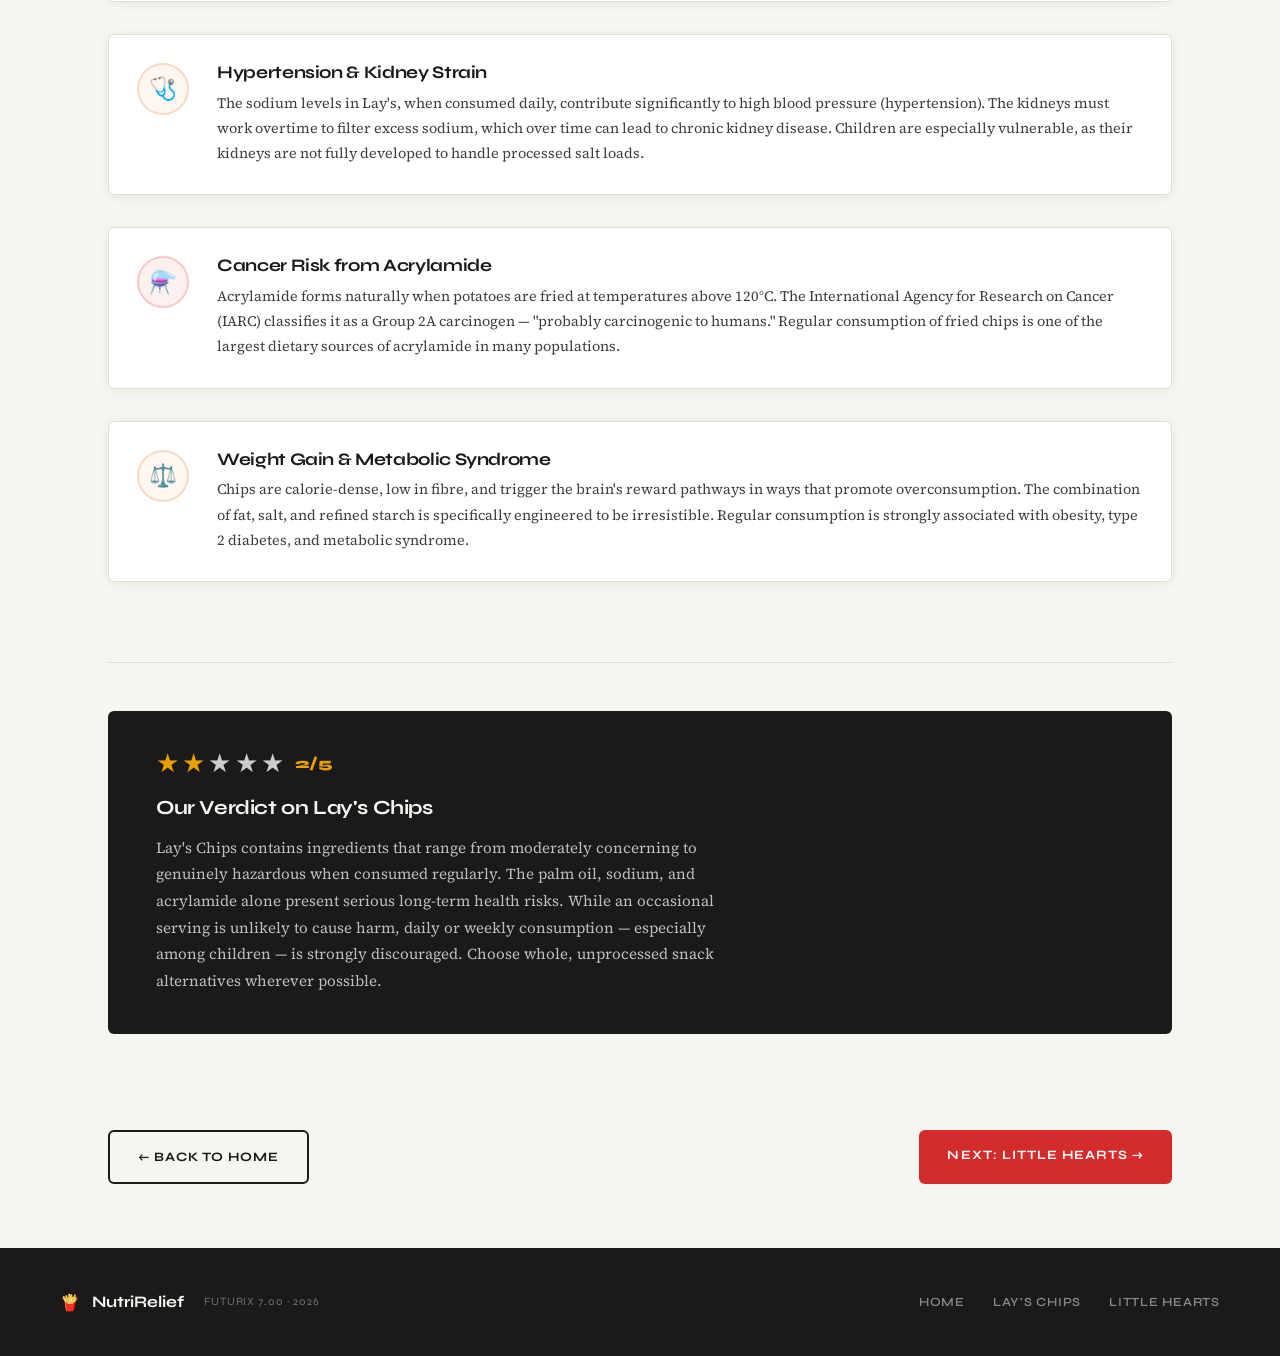
==== commit 6de46ca8: "Update Lay's product name and health analysis text" ====
--- a/lays.html
+++ b/lays.html
@@ -30,7 +30,7 @@
   <header class="page-hero page-hero-lays">
     <div class="page-hero-inner">
       <div class="product-eyebrow">Product Analysis #1</div>
-      <h1>Lay's Classic<br /><em>Salted Chips</em></h1>
+      <h1>Lay's American Style<br /><em>Cream and Onion Chips</em></h1>
       <p>Manufactured by PepsiCo India. One of the best-selling snack products in India, consumed by an estimated 8 crore people weekly.</p>
 
       <!-- HEALTH RATING -->
@@ -59,7 +59,7 @@
           <h2>A Closer Look at India's Favourite Snack</h2>
         </div>
         <div class="body-col">
-          <p>Lay's chips are marketed as a light snack available in a variety of flavours. The Classic Salted variant appears straightforward, but an analysis of its ingredient label reveals several components that pose health concerns — particularly for children and people with cardiovascular conditions.</p>
+          <p>Lay's chips are marketed as a light snack available in a variety of flavours. The variant appears straightforward, but an analysis of its ingredient label reveals several components that pose health concerns — particularly for children and people with cardiovascular conditions.</p>
           <p>The product is deep-fried in palm oil, heavily salted, and uses flavour enhancers classified under the E-number system. While individual ingredients may appear within permissible limits, the cumulative effect of regular consumption paints a troubling picture.</p>
         </div>
       </div>
@@ -69,7 +69,7 @@
     <section class="section">
       <div class="section-label">Ingredient Breakdown</div>
       <h2 class="section-h2">Full Ingredient Analysis</h2>
-      <p class="section-body">Ingredients are listed in order of proportion as declared on the Lay's Classic Salted (26g pack) label. Risk levels are assigned based on FSSAI, WHO, and EFSA classifications.</p>
+      <p class="section-body">Ingredients are listed in order of proportion as declared on the Lay's Chips(26g pack) label. Risk levels are assigned based on FSSAI, WHO, and EFSA classifications.</p>
 
       <div class="table-wrapper">
         <table class="data-table">
@@ -240,7 +240,7 @@
         <span class="rating-num-sm">2/5</span>
       </div>
       <h3>Our Verdict on Lay's Chips</h3>
-      <p>Lay's Classic Salted Chips contains ingredients that range from moderately concerning to genuinely hazardous when consumed regularly. The palm oil, sodium, and acrylamide alone present serious long-term health risks. While an occasional serving is unlikely to cause harm, daily or weekly consumption — especially among children — is strongly discouraged. Choose whole, unprocessed snack alternatives wherever possible.</p>
+      <p>Lay's Chips contains ingredients that range from moderately concerning to genuinely hazardous when consumed regularly. The palm oil, sodium, and acrylamide alone present serious long-term health risks. While an occasional serving is unlikely to cause harm, daily or weekly consumption — especially among children — is strongly discouraged. Choose whole, unprocessed snack alternatives wherever possible.</p>
     </section>
 
     <div class="page-nav-row">
